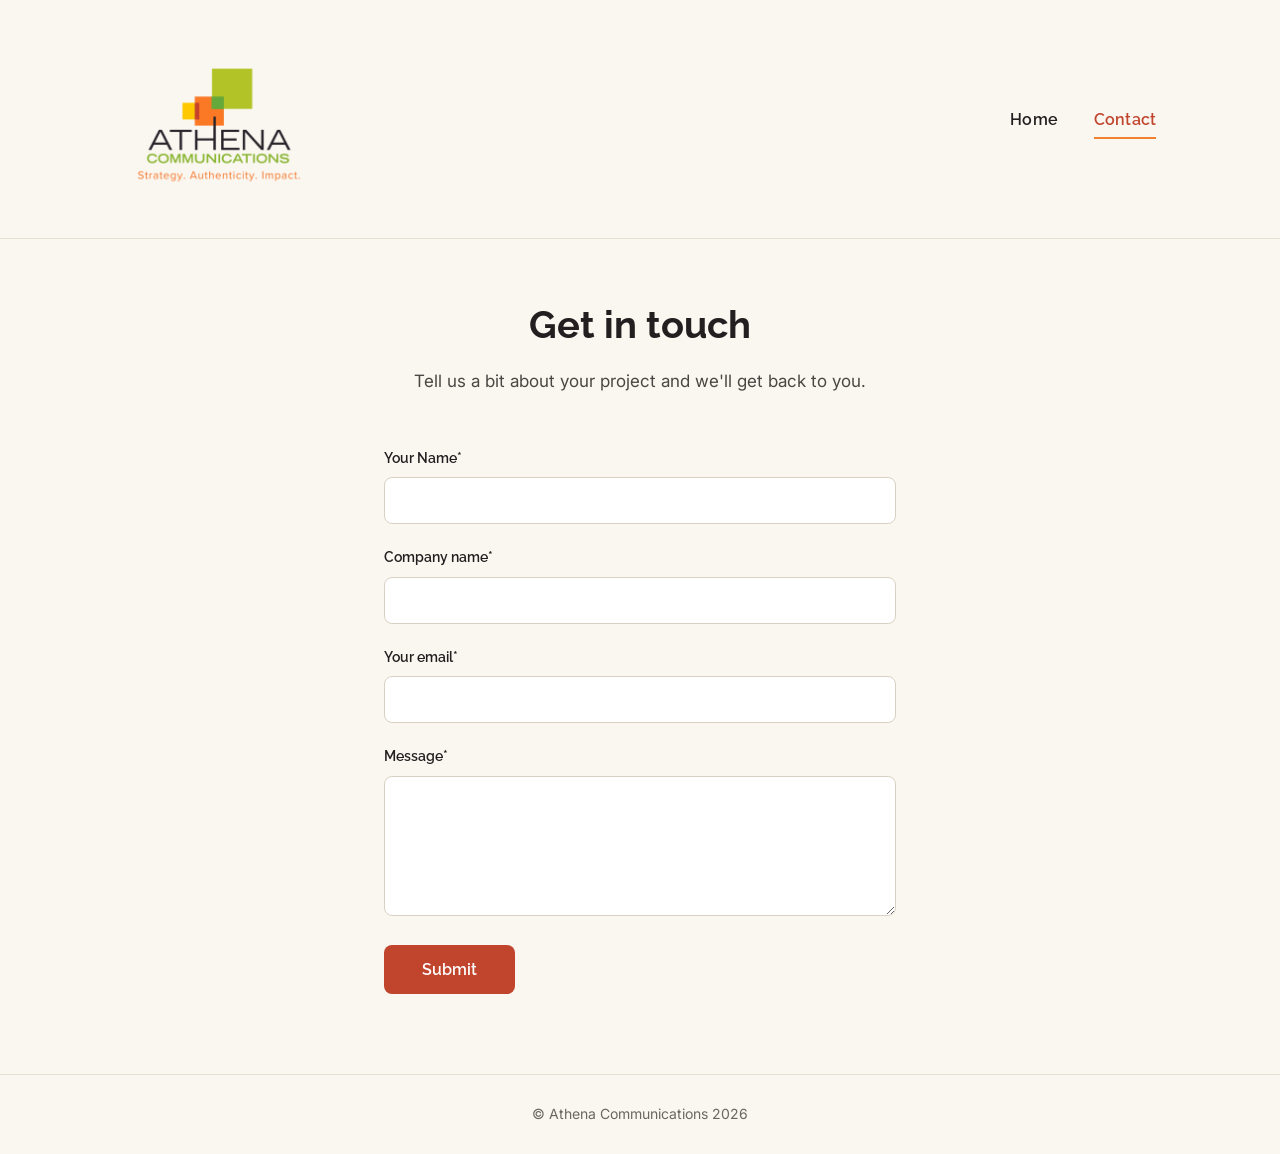
==== contact.html @ 83ae7519 "Add files via upload" ====
<!DOCTYPE html>
<html lang="en">
<head>
<meta charset="UTF-8">
<meta name="viewport" content="width=device-width, initial-scale=1.0">
<title>Contact | Athena Communications</title>
<meta name="description" content="Get in touch with Athena Communications for impactful communications, messaging, and storytelling.">
<link rel="icon" href="images/athena-logo.png">
<link rel="stylesheet" href="styles.css">
</head>
<body>

<header class="site-header">
  <div class="wrap">
    <a href="index.html" class="logo"><img src="images/athena-logo.png" alt="Athena Communications"></a>
    <nav>
      <a href="index.html" class="nav-link">Home</a>
      <a href="contact.html" class="nav-link active">Contact</a>
    </nav>
  </div>
</header>

<section class="contact-hero">
  <div class="wrap">
    <h1>Get in touch</h1>
    <p>Tell us a bit about your project and we'll get back to you.</p>
  </div>
</section>

<div class="contact-form-wrap">
  <form name="contact" method="POST" data-netlify="true" netlify-honeypot="bot-field">
    <input type="hidden" name="form-name" value="contact">
    <p class="hidden-field">
      <label>Don't fill this out if you're human: <input name="bot-field"></label>
    </p>

    <div class="field">
      <label for="name">Your Name*</label>
      <input type="text" id="name" name="name" required>
    </div>

    <div class="field">
      <label for="company">Company name*</label>
      <input type="text" id="company" name="company" required>
    </div>

    <div class="field">
      <label for="email">Your email*</label>
      <input type="email" id="email" name="email" required>
    </div>

    <div class="field">
      <label for="message">Message*</label>
      <textarea id="message" name="message" required></textarea>
    </div>

    <button type="submit" class="btn">Submit</button>
  </form>
</div>

<footer class="site-footer">
  <div class="wrap">&copy; Athena Communications 2026</div>
</footer>

</body>
</html>
---- styles.css ----
/* Athena Communications — site styles */

@import url('https://fonts.googleapis.com/css2?family=Raleway:wght@500;600;700&family=Inter:wght@400;500;600&display=swap');

:root {
  --cream: #FAF7F0;
  --ink: #231F20;
  --olive: #8CB43E;
  --olive-dark: #6E9530;
  --orange: #F0812E;
  --rust: #C1442D;
  --yellow: #FFC20E;
  --line: #E7E1D3;
  --max: 1080px;
}

* { box-sizing: border-box; }

html { scroll-behavior: smooth; }

body {
  margin: 0;
  font-family: 'Inter', sans-serif;
  color: var(--ink);
  background: var(--cream);
  line-height: 1.6;
  -webkit-font-smoothing: antialiased;
}

h1, h2, h3, .nav-link, .btn {
  font-family: 'Raleway', sans-serif;
}

a { color: var(--rust); }
a:hover { color: var(--orange); }

img { max-width: 100%; display: block; }

.wrap {
  max-width: var(--max);
  margin: 0 auto;
  padding: 0 24px;
}

/* Header */

.site-header {
  padding: 28px 0 20px;
  border-bottom: 1px solid var(--line);
}

.site-header .wrap {
  display: flex;
  align-items: center;
  justify-content: space-between;
  gap: 24px;
}

.site-header .logo img {
  width: 190px;
}

.site-header nav {
  display: flex;
  gap: 36px;
}

.nav-link {
  color: var(--ink);
  text-decoration: none;
  font-weight: 600;
  font-size: 16px;
  letter-spacing: 0.01em;
  padding-bottom: 4px;
  border-bottom: 2px solid transparent;
}

.nav-link:hover,
.nav-link.active {
  color: var(--rust);
  border-bottom-color: var(--orange);
}

/* Hero */

.hero {
  padding: 72px 0 56px;
  text-align: center;
}

.hero img {
  max-width: 620px;
  margin: 0 auto;
}

.hero p.lede {
  max-width: 560px;
  margin: 28px auto 0;
  font-size: 19px;
  color: #4A4643;
}

/* What We Do */

.section-head {
  text-align: center;
  padding: 8px 0 8px;
}

.section-head h2 {
  font-size: 34px;
  font-weight: 700;
  margin: 0 0 4px;
}

.section-head .rule {
  width: 56px;
  height: 4px;
  background: var(--olive);
  margin: 14px auto 0;
  border-radius: 2px;
}

.work {
  padding: 40px 0 20px;
  display: flex;
  flex-direction: column;
  gap: 64px;
}

.work-row {
  display: grid;
  grid-template-columns: 1fr 1fr;
  gap: 48px;
  align-items: center;
}

.work-row.reverse .work-media { order: 2; }
.work-row.reverse .work-text { order: 1; }

.work-media img,
.work-media .video-frame {
  border-radius: 10px;
  box-shadow: 0 12px 30px rgba(35, 31, 32, 0.12);
}

.work-text .kicker {
  display: block;
  color: var(--olive-dark);
  font-family: 'Raleway', sans-serif;
  font-weight: 700;
  font-size: 14px;
  margin-bottom: 10px;
}

.work-text p {
  font-size: 18px;
  margin: 0;
  color: #3A3634;
}

.video-frame {
  position: relative;
  padding-top: 56.25%;
  overflow: hidden;
  border-radius: 10px;
  background: #000;
}

.video-frame iframe {
  position: absolute;
  inset: 0;
  width: 100%;
  height: 100%;
  border: 0;
}

/* Services strip */

.services {
  margin: 56px 0 8px;
  padding: 30px 0;
  border-top: 1px solid var(--line);
  border-bottom: 1px solid var(--line);
  text-align: center;
}

.services p {
  margin: 0;
  font-family: 'Raleway', sans-serif;
  font-weight: 600;
  font-size: 15px;
  color: #55504C;
  letter-spacing: 0.02em;
  line-height: 2;
}

.services .founder {
  margin-top: 14px;
  font-style: italic;
  font-family: 'Inter', sans-serif;
  font-weight: 400;
  font-size: 15px;
}

/* Client logos */

.clients {
  padding: 48px 0 72px;
}

.clients .section-head h2 { font-size: 22px; }

.client-grid {
  margin-top: 36px;
  display: grid;
  grid-template-columns: repeat(4, 1fr);
  gap: 36px 28px;
  align-items: center;
  justify-items: center;
}

.client-grid img {
  max-height: 56px;
  max-width: 140px;
  width: auto;
  filter: grayscale(35%);
  opacity: 0.85;
  transition: opacity 0.15s ease, filter 0.15s ease;
}

.client-grid img:hover {
  filter: grayscale(0%);
  opacity: 1;
}

/* Footer */

.site-footer {
  border-top: 1px solid var(--line);
  padding: 28px 0;
  text-align: center;
  font-size: 14px;
  color: #6B6662;
}

/* Contact page */

.contact-hero {
  padding: 56px 0 12px;
  text-align: center;
}

.contact-hero h1 {
  font-size: 38px;
  margin: 0 0 12px;
}

.contact-hero p {
  color: #4A4643;
  font-size: 17px;
  max-width: 500px;
  margin: 0 auto;
}

.contact-form-wrap {
  max-width: 560px;
  margin: 40px auto 80px;
  padding: 0 24px;
}

.field {
  margin-bottom: 22px;
}

.field label {
  display: block;
  font-family: 'Raleway', sans-serif;
  font-weight: 600;
  font-size: 14px;
  margin-bottom: 8px;
}

.field input,
.field textarea {
  width: 100%;
  padding: 13px 14px;
  border: 1px solid #D9D2C4;
  border-radius: 8px;
  font-family: 'Inter', sans-serif;
  font-size: 15px;
  background: #fff;
  color: var(--ink);
}

.field input:focus,
.field textarea:focus {
  outline: none;
  border-color: var(--olive);
  box-shadow: 0 0 0 3px rgba(140, 180, 62, 0.18);
}

.field textarea { min-height: 140px; resize: vertical; }

.btn {
  display: inline-block;
  background: var(--rust);
  color: #fff;
  border: none;
  padding: 15px 38px;
  border-radius: 8px;
  font-weight: 600;
  font-size: 16px;
  cursor: pointer;
}

.btn:hover { background: var(--orange); color: #fff; }

.hidden-field { display: none; }

/* Responsive */

@media (max-width: 720px) {
  .site-header .wrap { flex-direction: column; gap: 14px; }
  .site-header nav { gap: 28px; }
  .work-row,
  .work-row.reverse .work-media,
  .work-row.reverse .work-text {
    grid-template-columns: 1fr;
    order: initial;
  }
  .work-row { display: flex; flex-direction: column; gap: 24px; }
  .client-grid { grid-template-columns: repeat(2, 1fr); }
  .hero { padding: 48px 0 40px; }
  .hero img { max-width: 100%; }
}

@media (prefers-reduced-motion: reduce) {
  html { scroll-behavior: auto; }
  * { transition: none !important; }
}
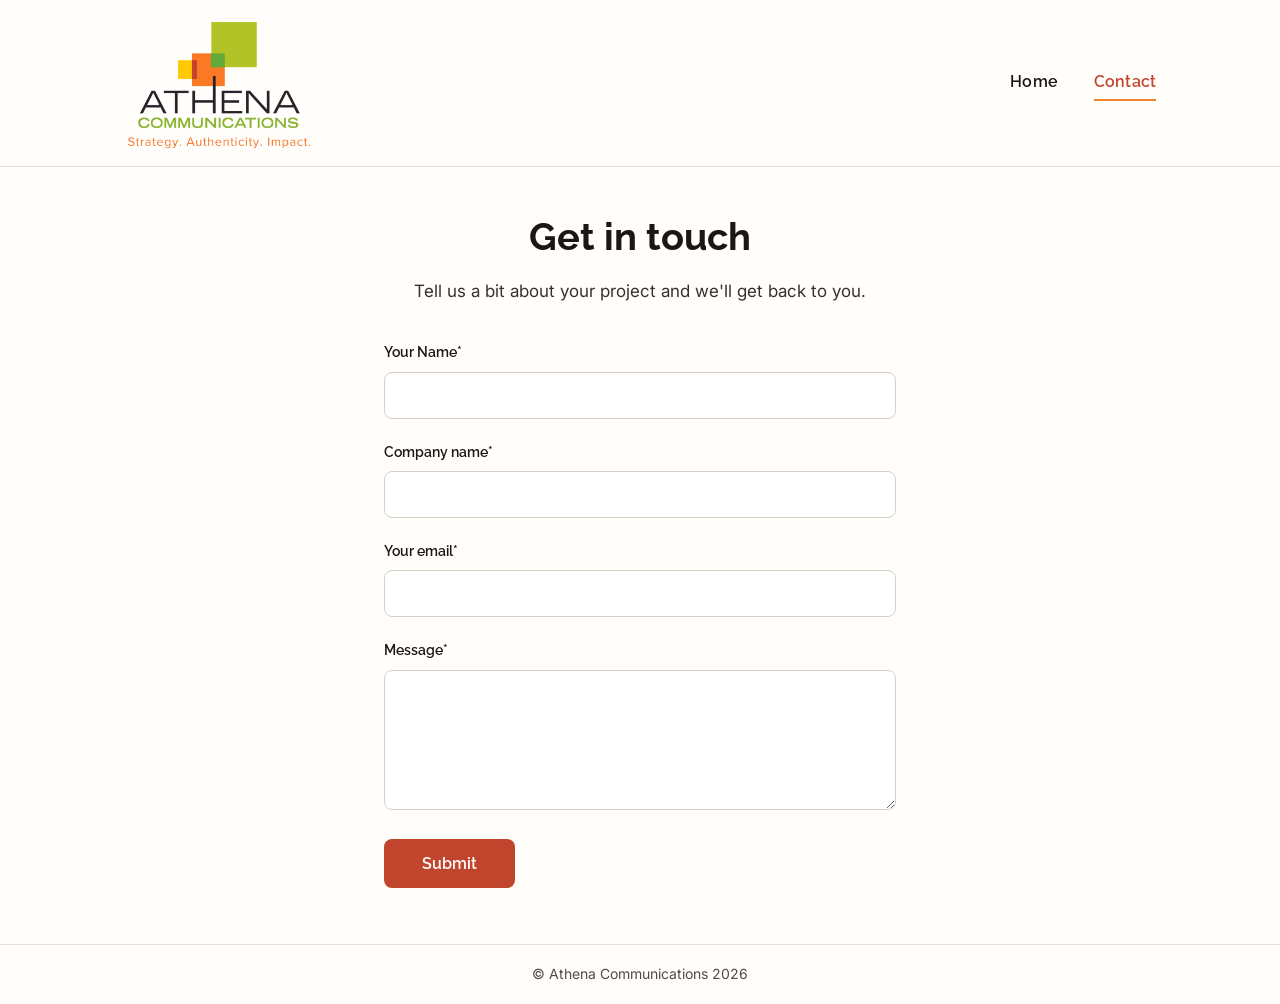
==== commit 29d55d48: "Add files via upload" ====
--- a/contact.html
+++ b/contact.html
@@ -28,7 +28,7 @@
 </section>
 
 <div class="contact-form-wrap">
-  <form name="contact" method="POST" data-netlify="true" netlify-honeypot="bot-field">
+  <form name="contact" method="POST" action="/contact.html" data-netlify="true" netlify-honeypot="bot-field">
     <input type="hidden" name="form-name" value="contact">
     <p class="hidden-field">
       <label>Don't fill this out if you're human: <input name="bot-field"></label>
--- a/styles.css
+++ b/styles.css
@@ -3,8 +3,8 @@
 @import url('https://fonts.googleapis.com/css2?family=Raleway:wght@500;600;700&family=Inter:wght@400;500;600&display=swap');
 
 :root {
-  --cream: #FAF7F0;
-  --ink: #231F20;
+  --cream: #FFFEFA;
+  --ink: #1A1717;
   --olive: #8CB43E;
   --olive-dark: #6E9530;
   --orange: #F0812E;
@@ -45,7 +45,7 @@
 /* Header */
 
 .site-header {
-  padding: 28px 0 20px;
+  padding: 18px 0 14px;
   border-bottom: 1px solid var(--line);
 }
 
@@ -84,54 +84,54 @@
 /* Hero */
 
 .hero {
-  padding: 72px 0 56px;
+  padding: 36px 0 20px;
   text-align: center;
 }
 
 .hero img {
-  max-width: 620px;
+  max-width: 560px;
   margin: 0 auto;
 }
 
 .hero p.lede {
   max-width: 560px;
-  margin: 28px auto 0;
+  margin: 8px auto 0;
   font-size: 19px;
-  color: #4A4643;
+  color: #363130;
 }
 
 /* What We Do */
 
 .section-head {
   text-align: center;
-  padding: 8px 0 8px;
+  padding: 0;
 }
 
 .section-head h2 {
-  font-size: 34px;
+  font-size: 32px;
   font-weight: 700;
-  margin: 0 0 4px;
+  margin: 0;
 }
 
 .section-head .rule {
   width: 56px;
   height: 4px;
   background: var(--olive);
-  margin: 14px auto 0;
+  margin: 10px auto 0;
   border-radius: 2px;
 }
 
 .work {
-  padding: 40px 0 20px;
+  padding: 24px 0 8px;
   display: flex;
   flex-direction: column;
-  gap: 64px;
+  gap: 36px;
 }
 
 .work-row {
   display: grid;
   grid-template-columns: 1fr 1fr;
-  gap: 48px;
+  gap: 40px;
   align-items: center;
 }
 
@@ -156,7 +156,7 @@
 .work-text p {
   font-size: 18px;
   margin: 0;
-  color: #3A3634;
+  color: #2A2626;
 }
 
 .video-frame {
@@ -178,8 +178,8 @@
 /* Services strip */
 
 .services {
-  margin: 56px 0 8px;
-  padding: 30px 0;
+  margin: 28px 0 8px;
+  padding: 22px 0;
   border-top: 1px solid var(--line);
   border-bottom: 1px solid var(--line);
   text-align: center;
@@ -190,9 +190,9 @@
   font-family: 'Raleway', sans-serif;
   font-weight: 600;
   font-size: 15px;
-  color: #55504C;
+  color: #423E3B;
   letter-spacing: 0.02em;
-  line-height: 2;
+  line-height: 1.9;
 }
 
 .services .founder {
@@ -206,16 +206,16 @@
 /* Client logos */
 
 .clients {
-  padding: 48px 0 72px;
+  padding: 28px 0 44px;
 }
 
 .clients .section-head h2 { font-size: 22px; }
 
 .client-grid {
-  margin-top: 36px;
+  margin-top: 24px;
   display: grid;
   grid-template-columns: repeat(4, 1fr);
-  gap: 36px 28px;
+  gap: 30px 28px;
   align-items: center;
   justify-items: center;
 }
@@ -224,13 +224,6 @@
   max-height: 56px;
   max-width: 140px;
   width: auto;
-  filter: grayscale(35%);
-  opacity: 0.85;
-  transition: opacity 0.15s ease, filter 0.15s ease;
-}
-
-.client-grid img:hover {
-  filter: grayscale(0%);
   opacity: 1;
 }
 
@@ -238,26 +231,26 @@
 
 .site-footer {
   border-top: 1px solid var(--line);
-  padding: 28px 0;
+  padding: 18px 0;
   text-align: center;
   font-size: 14px;
-  color: #6B6662;
+  color: #514C49;
 }
 
 /* Contact page */
 
 .contact-hero {
-  padding: 56px 0 12px;
+  padding: 40px 0 8px;
   text-align: center;
 }
 
 .contact-hero h1 {
   font-size: 38px;
-  margin: 0 0 12px;
+  margin: 0 0 10px;
 }
 
 .contact-hero p {
-  color: #4A4643;
+  color: #363130;
   font-size: 17px;
   max-width: 500px;
   margin: 0 auto;
@@ -265,7 +258,7 @@
 
 .contact-form-wrap {
   max-width: 560px;
-  margin: 40px auto 80px;
+  margin: 28px auto 56px;
   padding: 0 24px;
 }
 
